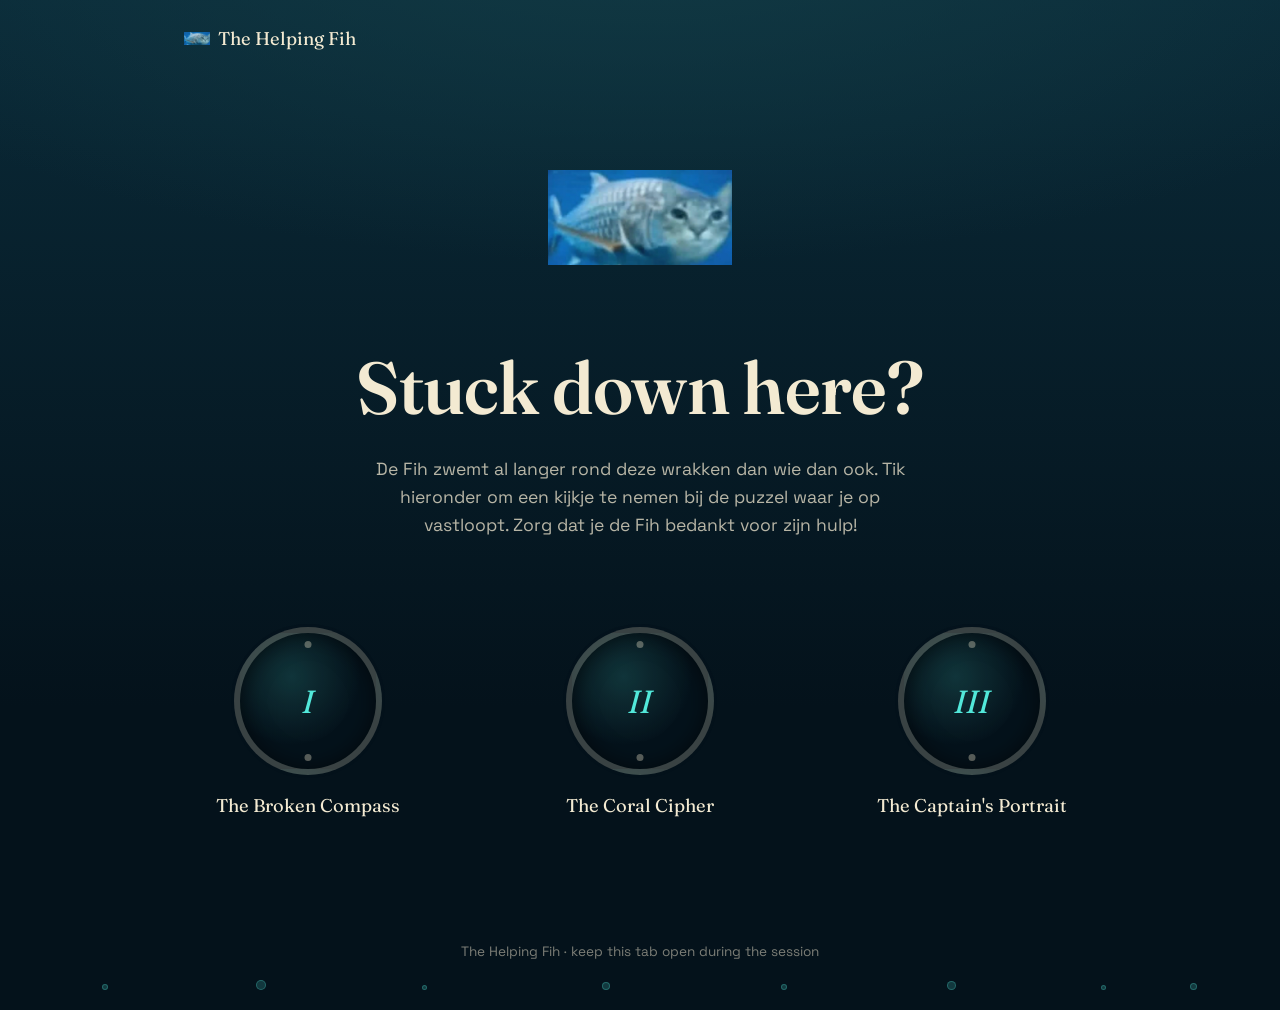
==== website/index.html @ 8130be44 "Moved website folder Website folder moved from "/Atlantis escaperoom/a helping fih/" to "/website/"" ====
<!DOCTYPE html>
<html lang="en">
<head>
  <meta charset="UTF-8">
  <meta name="viewport" content="width=device-width, initial-scale=1.0">
  <title>The Helping Fih</title>
  <link rel="stylesheet" href="style.css">
</head>
<body>

  <!-- decorative ambient bubbles, purely visual -->
  <div class="bubbles" aria-hidden="true">
    <span style="--l:8%;  --s:6px;  --t:16s; --d:0s;"></span>
    <span style="--l:20%; --s:10px; --t:22s; --d:2s;"></span>
    <span style="--l:33%; --s:5px;  --t:14s; --d:5s;"></span>
    <span style="--l:47%; --s:8px;  --t:19s; --d:1s;"></span>
    <span style="--l:61%; --s:6px;  --t:17s; --d:4s;"></span>
    <span style="--l:74%; --s:9px;  --t:21s; --d:3s;"></span>
    <span style="--l:86%; --s:5px;  --t:15s; --d:6s;"></span>
    <span style="--l:93%; --s:7px;  --t:20s; --d:2.5s;"></span>
  </div>

  <nav class="site-nav">
    <div class="wrap">
      <a class="brand" href="index.html">
        <img class="brand-icon" src="image/fih.png" alt="The Helping Fih logo">
        The Helping Fih
      </a>
    </div>
  </nav>

  <main>
    <section class="hero wrap">
      <img class="mascot" src="image/fih.png" alt="The Helping Fih mascot">

      <h1>Stuck down here?</h1>
      <p class="tagline">De Fih zwemt al langer rond deze wrakken dan wie dan ook. Tik hieronder om een kijkje te nemen bij de puzzel waar je op vastloopt. Zorg dat je de Fih bedankt voor zijn hulp!</p>
    </section>

    <section class="portholes wrap">
      <a class="porthole" href="puzzle-1.html">
        <span class="ring"><span class="num">I</span></span>
        <span class="name">The Broken Compass</span>
      </a>
      <a class="porthole" href="puzzle-2.html">
        <span class="ring"><span class="num">II</span></span>
        <span class="name">The Coral Cipher</span>
      </a>
      <a class="porthole" href="puzzle-3.html">
        <span class="ring"><span class="num">III</span></span>
        <span class="name">The Captain's Portrait</span>
      </a>
    </section>
  </main>

  <footer class="site-footer">
    <div class="wrap">
      The Helping Fih &middot; keep this tab open during the session
    </div>
  </footer>

  <!--
    - Puzzle names above ("The Broken Compass" etc.) are placeholders — swap them
      for your real puzzle names once decided.
  -->
</body>
</html>
---- website/style.css ----
@import url('https://fonts.googleapis.com/css2?family=Fraunces:ital,opsz,wght@0,9..144,400;0,9..144,600;1,9..144,500&family=Space+Grotesk:wght@400;500;600&display=swap');

:root {
  --bg-deep: #04121b;
  --bg-mid: #0a2a38;
  --bg-shallow: #123b45;
  --glow: #52e8da;
  --glow-dim: #2c8f88;
  --coral: #ff6f59;
  --sand: #f3ead2;
  --ink: #04141c;
  --line: rgba(243, 234, 210, 0.14);

  --font-display: 'Fraunces', serif;
  --font-body: 'Space Grotesk', sans-serif;
}

* { box-sizing: border-box; }

html { scroll-behavior: smooth; }

body {
  margin: 0;
  min-height: 100vh;
  background:
    radial-gradient(ellipse 120% 60% at 50% -10%, var(--bg-shallow), transparent 60%),
    linear-gradient(180deg, var(--bg-mid) 0%, var(--bg-deep) 70%);
  color: var(--sand);
  font-family: var(--font-body);
  line-height: 1.6;
  position: relative;
  overflow-x: hidden;
}

/* ---------- ambient bubbles (single quiet background moment) ---------- */
.bubbles {
  position: fixed;
  inset: 0;
  pointer-events: none;
  z-index: 0;
}
.bubbles span {
  position: absolute;
  bottom: -10%;
  width: var(--s, 8px);
  height: var(--s, 8px);
  border-radius: 50%;
  background: rgba(82, 232, 218, 0.18);
  border: 1px solid rgba(82, 232, 218, 0.28);
  animation: rise var(--t, 18s) linear infinite;
  animation-delay: var(--d, 0s);
  left: var(--l, 50%);
}
@keyframes rise {
  from { transform: translateY(0) translateX(0); opacity: 0; }
  10%  { opacity: 1; }
  90%  { opacity: 0.6; }
  to   { transform: translateY(-115vh) translateX(12px); opacity: 0; }
}

main, header, footer { position: relative; z-index: 1; }

a { color: inherit; }

.wrap {
  max-width: 960px;
  margin: 0 auto;
  padding: 0 1.5rem;
}

/* ---------- top nav ---------- */
.site-nav {
  padding: 1.5rem 0 0;
}
.site-nav .wrap {
  display: flex;
  align-items: center;
  justify-content: space-between;
}
.brand {
  font-family: var(--font-display);
  font-size: 1.15rem;
  text-decoration: none;
  display: flex;
  align-items: center;
  gap: 0.5rem;
  color: var(--sand);
}
.brand svg, .brand-icon {
  width: 26px;
  height: 26px;
  object-fit: contain;
}
.back-link {
  font-size: 0.9rem;
  text-decoration: none;
  color: var(--glow);
  border-bottom: 1px solid var(--glow-dim);
  padding-bottom: 1px;
}
.back-link:hover { color: var(--sand); border-color: var(--sand); }

/* ---------- hero ---------- */
.hero {
  text-align: center;
  padding: 4.5rem 0 3rem;
}
.hero .mascot {
  width: 184px;
  height: 184px;
  object-fit: contain;
  animation: drift 6s ease-in-out infinite;
  mix-blend-mode: screen;
}
@keyframes drift {
  0%, 100% { transform: translateY(0) rotate(-2deg); }
  50%      { transform: translateY(-10px) rotate(2deg); }
}
.hero h1 {
  font-family: var(--font-display);
  font-weight: 600;
  font-size: clamp(2.6rem, 7vw, 4.6rem);
  margin: 0.75rem 0 0.5rem;
  letter-spacing: -0.01em;
}
.hero p.tagline {
  font-size: 1.1rem;
  color: rgba(243, 234, 210, 0.75);
  max-width: 34rem;
  margin: 0 auto;
}

/* ---------- porthole grid ---------- */
.portholes {
  display: grid;
  grid-template-columns: repeat(auto-fit, minmax(220px, 1fr));
  gap: 2.25rem;
  padding: 1rem 0 4rem;
}
.porthole {
  text-decoration: none;
  color: var(--sand);
  display: flex;
  flex-direction: column;
  align-items: center;
  gap: 1rem;
  padding: 1.5rem;
  border-radius: 999px / 32px;
}
.porthole .ring {
  width: 148px;
  height: 148px;
  border-radius: 50%;
  display: flex;
  align-items: center;
  justify-content: center;
  background:
    radial-gradient(circle at 38% 32%, rgba(82,232,218,0.16), transparent 55%),
    var(--bg-deep);
  border: 6px solid rgba(243, 234, 210, 0.22);
  box-shadow:
    inset 0 0 22px rgba(0,0,0,0.55),
    0 0 0 3px rgba(4,18,27,0.6);
  position: relative;
  transition: box-shadow 0.35s ease, border-color 0.35s ease;
}
.porthole .ring::before,
.porthole .ring::after {
  content: "";
  position: absolute;
  width: 7px;
  height: 7px;
  border-radius: 50%;
  background: rgba(243, 234, 210, 0.35);
  top: 8px; left: 50%;
  transform: translateX(-50%);
}
.porthole .ring::after { top: auto; bottom: 8px; }
.porthole:hover .ring,
.porthole:focus-visible .ring {
  border-color: var(--glow);
  box-shadow:
    inset 0 0 26px rgba(0,0,0,0.5),
    0 0 24px rgba(82,232,218,0.45);
}
.porthole .num {
  font-family: var(--font-display);
  font-style: italic;
  font-size: 2rem;
  color: var(--glow);
}
.porthole .name {
  font-family: var(--font-display);
  font-size: 1.15rem;
  text-align: center;
}

/* ---------- puzzle page ---------- */
.puzzle-main {
  padding: 3rem 0 4rem;
}
.puzzle-head {
  max-width: 38rem;
  margin: 0 auto 2.5rem;
  text-align: center;
}
.puzzle-head .kicker {
  font-size: 0.95rem;
  color: var(--glow);
}
.puzzle-head h1 {
  font-family: var(--font-display);
  font-weight: 600;
  font-size: clamp(2rem, 5vw, 3rem);
  margin: 0.35rem 0 0.75rem;
}
.puzzle-head p {
  color: rgba(243, 234, 210, 0.78);
}

.hint-box {
  max-width: 30rem;
  margin: 0 auto;
  text-align: center;
}
.hint-btn {
  font-family: var(--font-body);
  font-size: 1rem;
  font-weight: 500;
  color: var(--ink);
  background: var(--glow);
  border: none;
  padding: 0.9rem 1.9rem;
  border-radius: 999px;
  cursor: pointer;
  transition: transform 0.2s ease, background 0.2s ease;
}
.hint-btn:hover { background: #7cf2e6; transform: translateY(-1px); }
.hint-btn:active { transform: translateY(0); }

.hint-card {
  margin-top: 1.75rem;
  background: var(--sand);
  color: var(--ink);
  border-radius: 18px;
  padding: 1.75rem 1.75rem;
  text-align: left;
  position: relative;
  box-shadow: 0 18px 40px rgba(0,0,0,0.35);
  opacity: 0;
  transform: translateY(10px) scale(0.98);
  max-height: 0;
  overflow: hidden;
  transition: opacity 0.5s ease, transform 0.5s ease;
}
.hint-card.is-open {
  opacity: 1;
  transform: translateY(0) scale(1);
  max-height: 500px;
}
.hint-card .label {
  font-size: 0.85rem;
  color: var(--glow-dim);
  margin: 0 0 0.4rem;
}
.hint-card p { margin: 0; }
.hint-card .fish-swim {
  position: absolute;
  top: -28px;
  right: 18px;
  width: 40px;
  opacity: 0;
}
.hint-card.is-open .fish-swim {
  animation: swim-in 0.7s ease forwards;
}
@keyframes swim-in {
  from { opacity: 0; transform: translateX(30px); }
  to   { opacity: 1; transform: translateX(0); }
}

/* ---------- footer ---------- */
.site-footer {
  padding: 2rem 0 3rem;
  text-align: center;
  font-size: 0.85rem;
  color: rgba(243, 234, 210, 0.5);
}

@media (prefers-reduced-motion: reduce) {
  *, *::before, *::after {
    animation-duration: 0.01ms !important;
    animation-iteration-count: 1 !important;
    transition-duration: 0.01ms !important;
  }
}

@media (max-width: 520px) {
  .hero { padding-top: 3rem; }
  .portholes { gap: 1.5rem; }
}
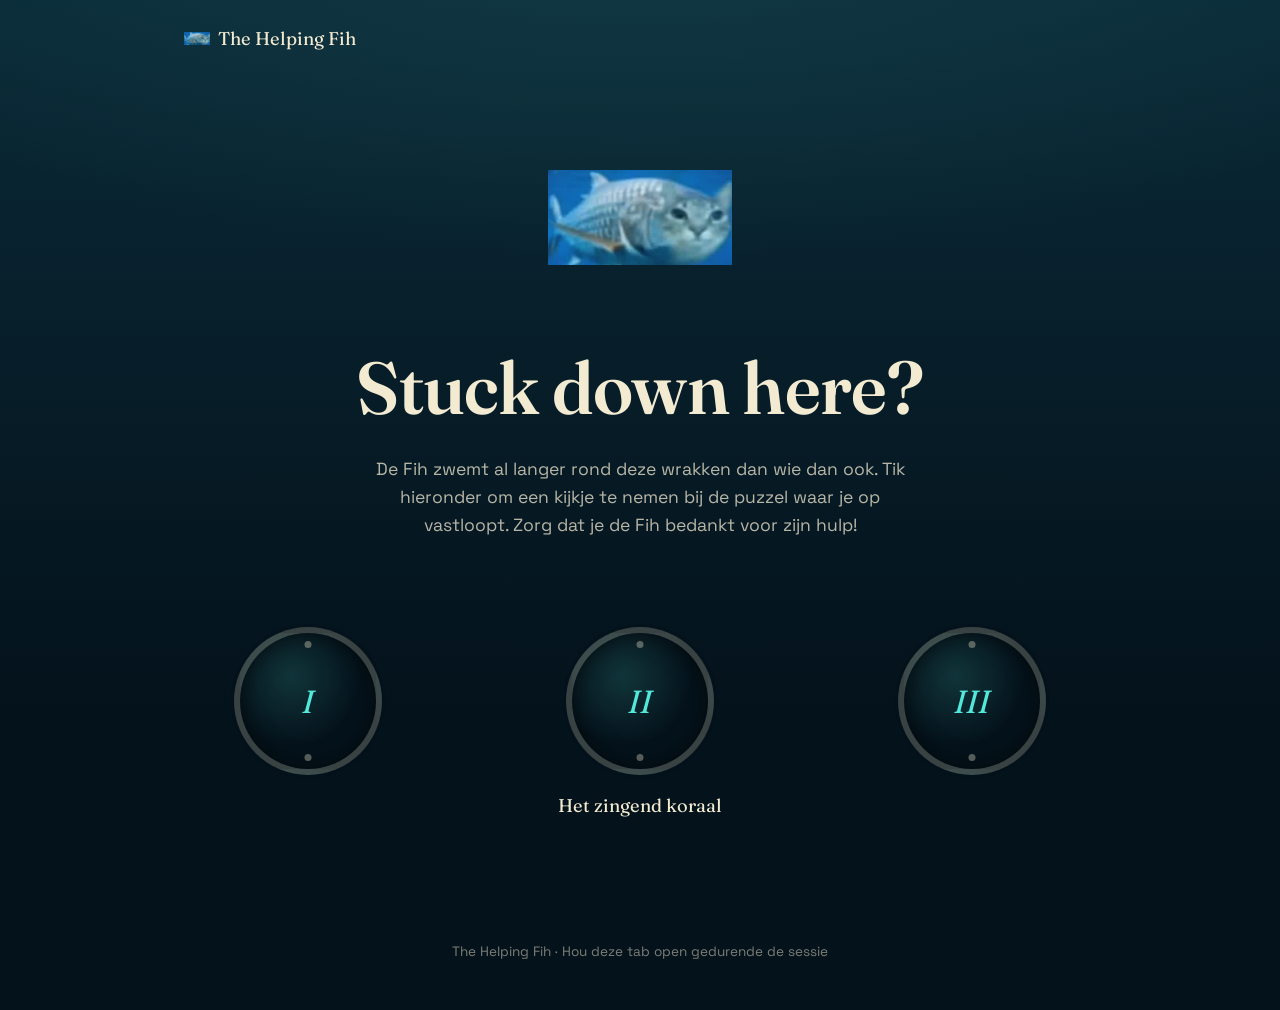
==== commit 6a2bdca1: "Update index.html" ====
--- a/website/index.html
+++ b/website/index.html
@@ -40,22 +40,22 @@
     <section class="portholes wrap">
       <a class="porthole" href="puzzle-1.html">
         <span class="ring"><span class="num">I</span></span>
-        <span class="name">The Broken Compass</span>
+        <span class="name"></span>
       </a>
       <a class="porthole" href="puzzle-2.html">
         <span class="ring"><span class="num">II</span></span>
-        <span class="name">The Coral Cipher</span>
+        <span class="name">Het zingend koraal</span>
       </a>
       <a class="porthole" href="puzzle-3.html">
         <span class="ring"><span class="num">III</span></span>
-        <span class="name">The Captain's Portrait</span>
+        <span class="name"></span>
       </a>
     </section>
   </main>
 
   <footer class="site-footer">
     <div class="wrap">
-      The Helping Fih &middot; keep this tab open during the session
+      The Helping Fih &middot; Hou deze tab open gedurende de sessie
     </div>
   </footer>
 
--- a/website/style.css
+++ b/website/style.css
@@ -17,7 +17,10 @@
 
 * { box-sizing: border-box; }
 
-html { scroll-behavior: smooth; }
+html {
+  scroll-behavior: smooth;
+  overscroll-behavior-y: none;
+}
 
 body {
   margin: 0;
@@ -34,11 +37,16 @@
 
 /* ---------- ambient bubbles (single quiet background moment) ---------- */
 .bubbles {
-  position: fixed;
-  inset: 0;
+  position: absolute;
+  top: 0;
+  left: 0;
+  width: 100%;
+  height: 100%;
+  overflow: hidden;
   pointer-events: none;
   z-index: 0;
 }
+
 .bubbles span {
   position: absolute;
   bottom: -10%;
@@ -240,7 +248,7 @@
 
 .hint-card {
   margin-top: 1.75rem;
-  background: var(--sand);
+  background: var(--glow);
   color: var(--ink);
   border-radius: 18px;
   padding: 1.75rem 1.75rem;
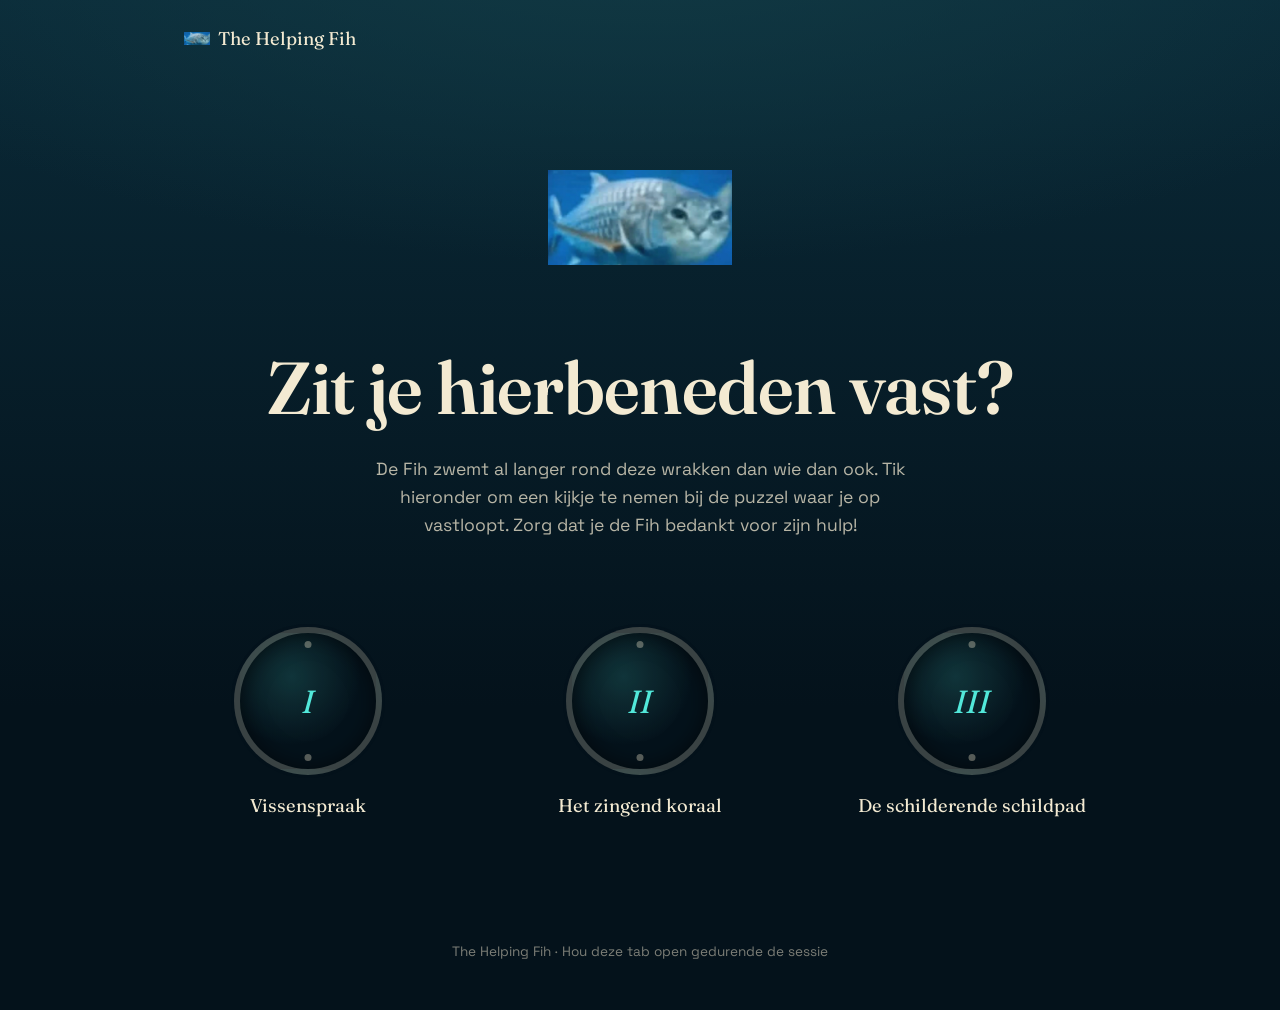
==== commit 4ce17752: "aanpassingen website vertalen naar het nederlands, daadwerkelijke beschrijvingen toegevoegd" ====
--- a/website/index.html
+++ b/website/index.html
@@ -33,14 +33,14 @@
     <section class="hero wrap">
       <img class="mascot" src="image/fih.png" alt="The Helping Fih mascot">
 
-      <h1>Stuck down here?</h1>
+      <h1>Zit je hierbeneden vast?</h1>
       <p class="tagline">De Fih zwemt al langer rond deze wrakken dan wie dan ook. Tik hieronder om een kijkje te nemen bij de puzzel waar je op vastloopt. Zorg dat je de Fih bedankt voor zijn hulp!</p>
     </section>
 
     <section class="portholes wrap">
       <a class="porthole" href="puzzle-1.html">
         <span class="ring"><span class="num">I</span></span>
-        <span class="name"></span>
+        <span class="name">Vissenspraak</span>
       </a>
       <a class="porthole" href="puzzle-2.html">
         <span class="ring"><span class="num">II</span></span>
@@ -48,7 +48,7 @@
       </a>
       <a class="porthole" href="puzzle-3.html">
         <span class="ring"><span class="num">III</span></span>
-        <span class="name"></span>
+        <span class="name">De schilderende schildpad</span>
       </a>
     </section>
   </main>
@@ -58,10 +58,5 @@
       The Helping Fih &middot; Hou deze tab open gedurende de sessie
     </div>
   </footer>
-
-  <!--
-    - Puzzle names above ("The Broken Compass" etc.) are placeholders — swap them
-      for your real puzzle names once decided.
-  -->
 </body>
 </html>
